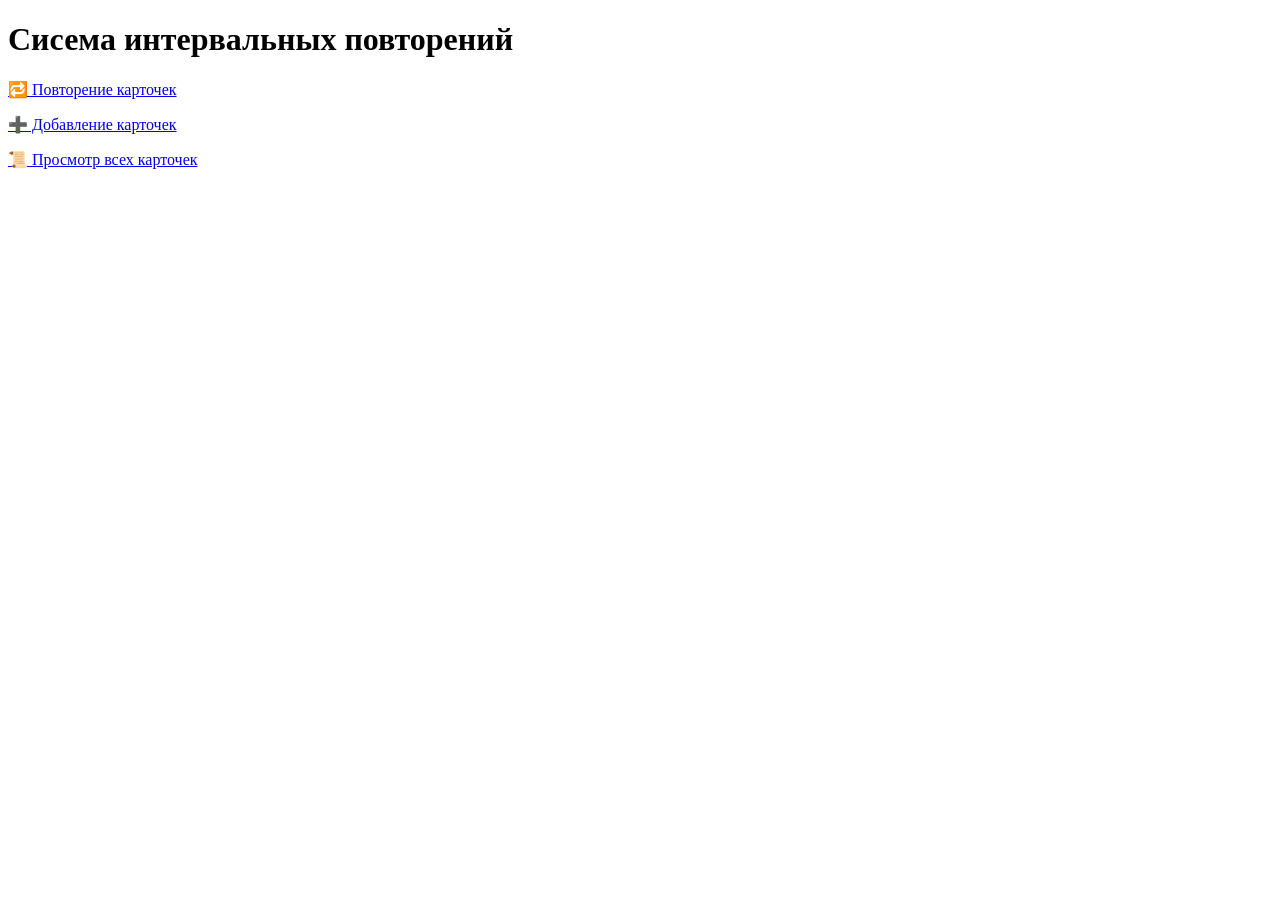
==== static/index.html @ e62a34fe "Create base files and endpoints" ====
<!DOCTYPE html>
<html>
  <head>
    <meta charset="utf-8">
    <title>главная страница</title>
    <link rel="stylesheet" href="/static/style.css">
  </head>
  <body>
    <div class="container"> 
        <h1>Сисема интервальных повторений</h1>

        <div class="menu">
            <p><a href="/static/repeat_cards.html" target="_blank">🔁 Повторение карточек</a></p>
            <p><a href="/static/add_cards.html" target="_blank">➕ Добавление карточек</a></p>
            <p><a href="/static/look_cards.html" target="_blank">📜 Просмотр всех карточек</a></p>
        </div>
    </div>
    
    <script src="/static/script.js"></script>
  </body>
</html>
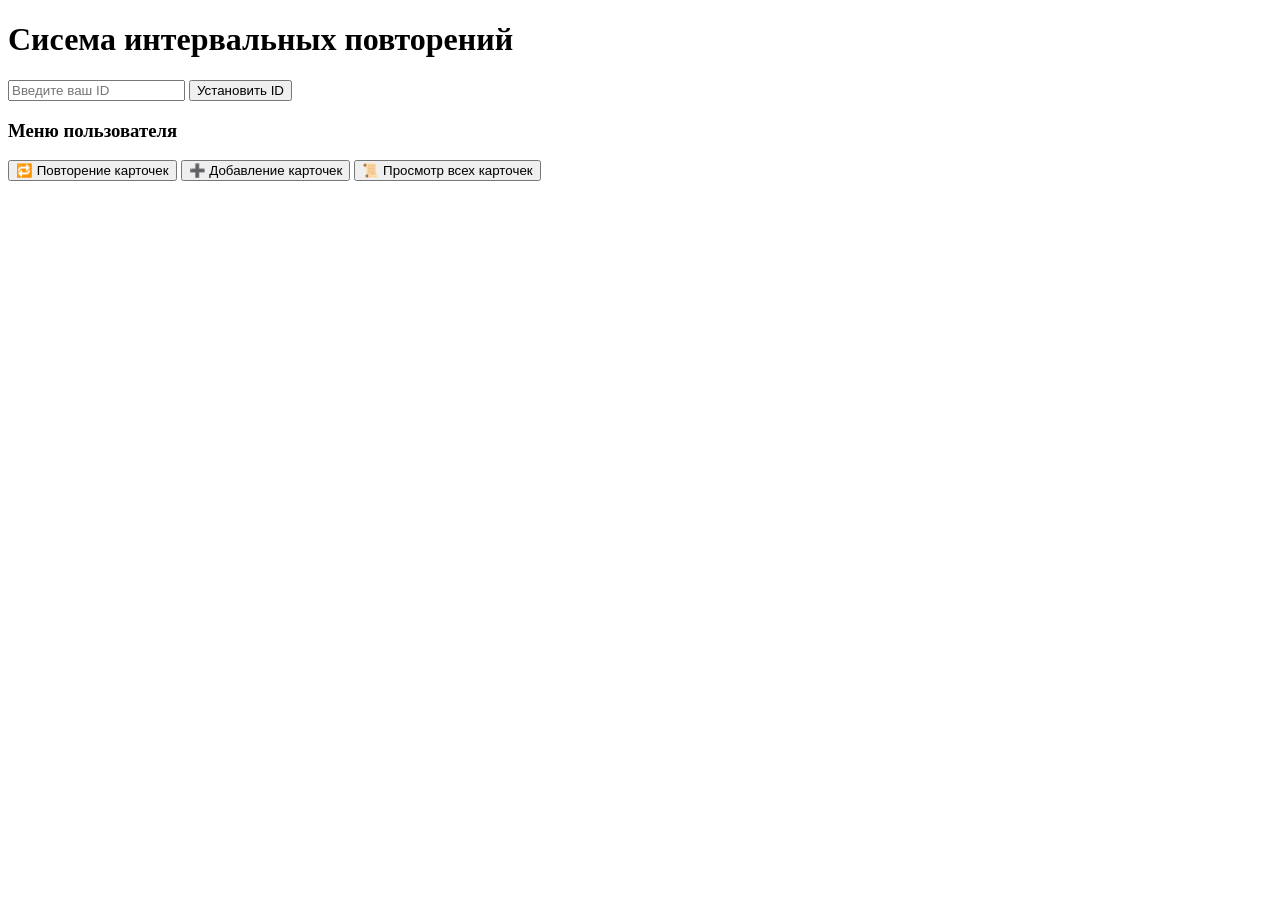
==== commit b28c2b95: "add look all cards page, repeat cards page, add cards page" ====
--- a/static/index.html
+++ b/static/index.html
@@ -8,11 +8,16 @@
   <body>
     <div class="container"> 
         <h1>Сисема интервальных повторений</h1>
+        <div class="auth-section">
+          <input type="number" id="user-id-input" placeholder="Введите ваш ID">
+          <button id="login-button">Установить ID</button>
+        </div>
 
         <div class="menu">
-            <p><a href="/static/repeat_cards.html" target="_blank">🔁 Повторение карточек</a></p>
-            <p><a href="/static/add_cards.html" target="_blank">➕ Добавление карточек</a></p>
-            <p><a href="/static/look_cards.html" target="_blank">📜 Просмотр всех карточек</a></p>
+          <h3>Меню пользователя</h3>
+            <button onclick="navigateTo('/static/repeat_cards.html')">🔁 Повторение карточек</button>
+            <button onclick="navigateTo('/static/add_cards.html')">➕ Добавление карточек</button>
+            <button onclick="navigateTo('/static/look_cards.html')">📜 Просмотр всех карточек</button>
         </div>
     </div>
     
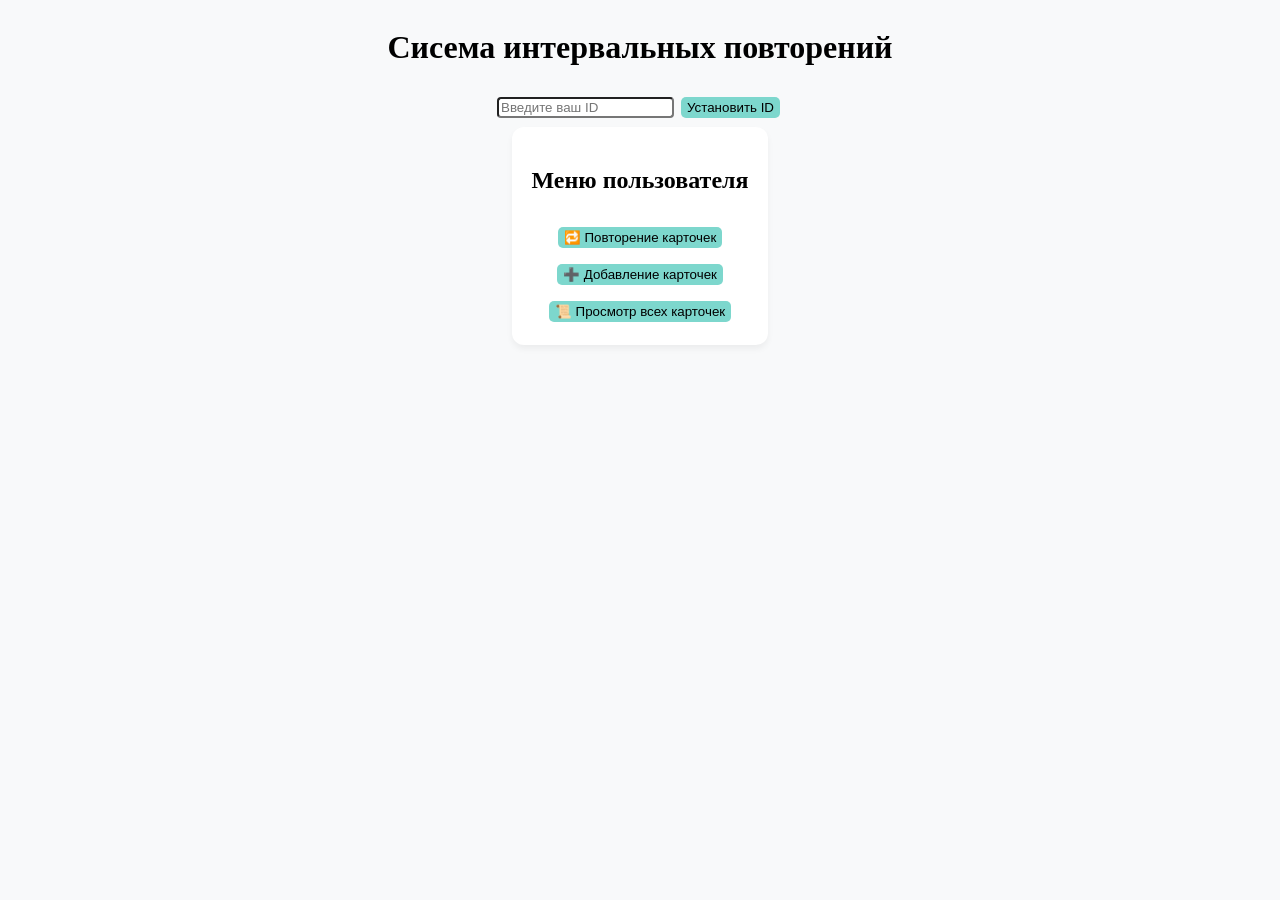
==== commit 612a38ae: "Add styles to all pages" ====
--- a/static/index.html
+++ b/static/index.html
@@ -14,7 +14,7 @@
         </div>
 
         <div class="menu">
-          <h3>Меню пользователя</h3>
+          <h2>Меню пользователя</h2>
             <button onclick="navigateTo('/static/repeat_cards.html')">🔁 Повторение карточек</button>
             <button onclick="navigateTo('/static/add_cards.html')">➕ Добавление карточек</button>
             <button onclick="navigateTo('/static/look_cards.html')">📜 Просмотр всех карточек</button>
--- a/static/style.css
+++ b/static/style.css
@@ -0,0 +1,87 @@
+button {
+    background-color: #7dd7cd;
+    border-radius: 5px;
+    margin: 3px;
+    padding: 3px 6px;
+    border: 0;
+    cursor: pointer;
+}
+
+#questionRpt, #answerRpt, #answerLk, #questionLk {
+    font-size: 18px;
+}
+
+button:hover {
+    background-color: #5fc4b8;
+}
+
+.button-repeat {
+    display: flex;
+    flex-direction: row;
+    align-items: center;
+    margin: 2px;
+}
+
+.radio-block {
+    border: 1px solid rgb(158, 158, 158);
+    border-radius: 5px;
+    margin: 5px 2px;
+    display: flex;
+    flex-direction: row;
+    padding: 4px 5px;
+    align-items: center;
+    gap: 10px;
+}
+
+.radio-block label {
+    cursor: pointer;
+}
+
+.radio-block input {
+    margin-right: 2px;
+}
+.container a {
+    margin-left: 30px;
+    align-self: flex-start;
+}
+
+.card-box span, .card-box h3 {
+    margin: 0px;
+}
+
+.card-box {
+    background-color: #fff;
+    border-radius: 6px;
+    box-shadow: 0 4px 6px rgba(0, 0, 0, 0.05);
+    padding: 10px 10px;
+    display: flex;
+    margin:  6px 8px;
+    flex-direction: column;
+    align-items: center;
+    gap: 4px;
+}
+
+.menu {
+    background-color: #fff;
+    border-radius: 12px;
+    box-shadow: 0 4px 6px rgba(0, 0, 0, 0.05);
+    padding: 20px;
+    display: flex;
+    flex-direction: column;
+    align-items: center;
+    gap: 10px;
+}
+.container {
+    display: flex;
+    flex-direction: column;
+    gap: 6px;
+    align-items: center;
+}
+
+body {
+    background-color: #f8f9fa;
+}
+
+input {
+    border-radius: 4px;
+}
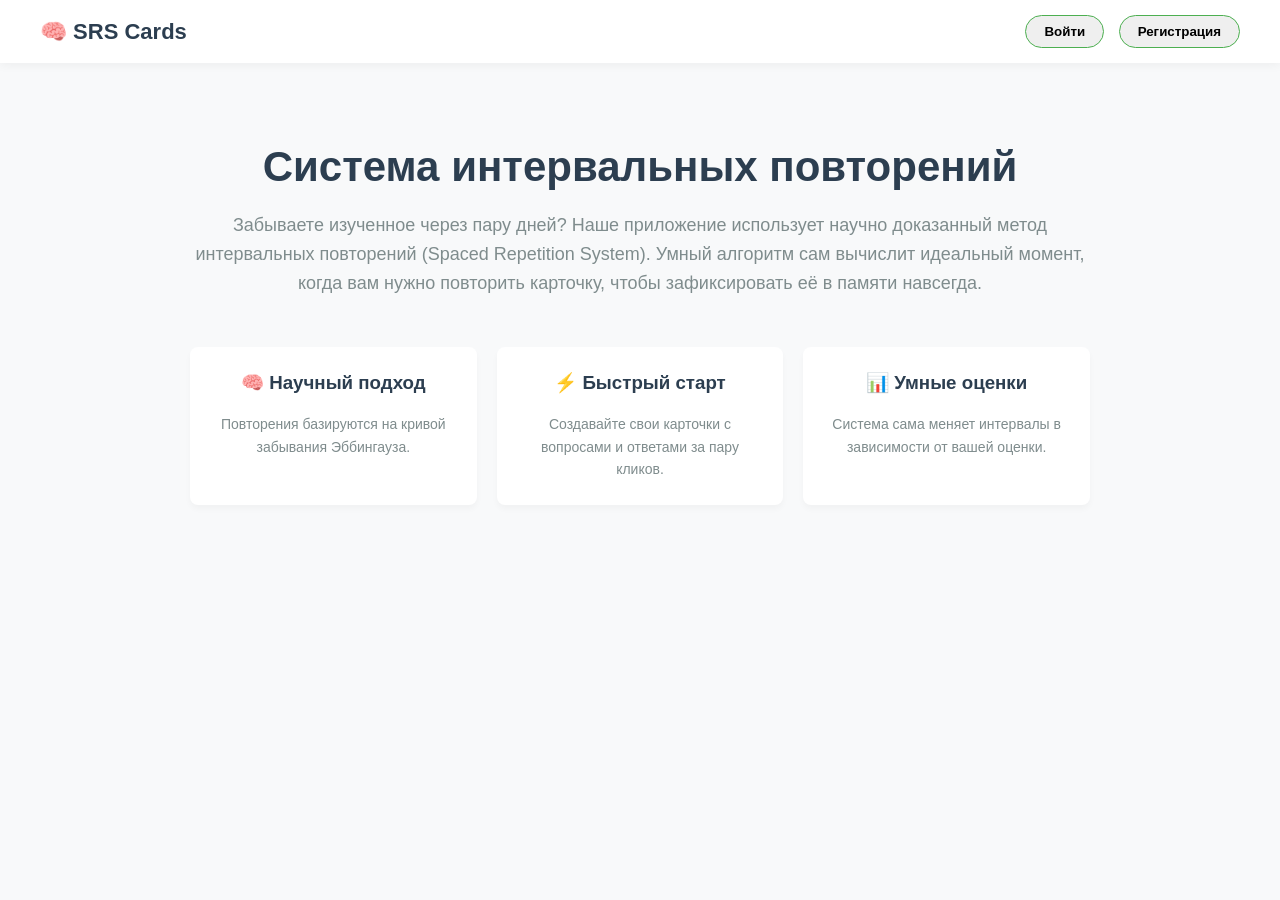
==== commit 3ad0a2df: "add function of registration and indefity" ====
--- a/static/index.html
+++ b/static/index.html
@@ -6,20 +6,68 @@
     <link rel="stylesheet" href="/static/style.css">
   </head>
   <body>
-    <div class="container"> 
-        <h1>Сисема интервальных повторений</h1>
-        <div class="auth-section">
-          <input type="number" id="user-id-input" placeholder="Введите ваш ID">
-          <button id="login-button">Установить ID</button>
-        </div>
+    <header>
+      <div class="logo">🧠 SRS Cards</div>
+      <div class="nav-buttons" id="guest-nav">
+          <button class="btn-outline" id="nav-login-btn">Войти</button>
+          <button class="btn-solid" id="nav-register-btn">Регистрация</button>
+      </div>
+      <div class="nav-buttons hidden" id="user-nav">
+          <button class="btn-outline" id="logout-button" style="border-color: #e74c3c; color: #e74c3c;">Выйти</button>
+      </div>
+  </header>
 
-        <div class="menu">
-          <h2>Меню пользователя</h2>
-            <button onclick="navigateTo('/static/repeat_cards.html')">🔁 Повторение карточек</button>
-            <button onclick="navigateTo('/static/add_cards.html')">➕ Добавление карточек</button>
-            <button onclick="navigateTo('/static/look_cards.html')">📜 Просмотр всех карточек</button>
-        </div>
-    </div>
+  <div id="promo-page" class="promo-section">
+      <h1>Система интервальных повторений</h1>
+      <p>Забываете изученное через пару дней? Наше приложение использует научно доказанный метод интервальных повторений (Spaced Repetition System). Умный алгоритм сам вычислит идеальный момент, когда вам нужно повторить карточку, чтобы зафиксировать её в памяти навсегда.</p>
+      
+
+      <div class="features">
+          <div class="feature-card">
+              <h3>🧠 Научный подход</h3>
+              <p>Повторения базируются на кривой забывания Эббингауза.</p>
+          </div>
+          <div class="feature-card">
+              <h3>⚡ Быстрый старт</h3>
+              <p>Создавайте свои карточки с вопросами и ответами за пару кликов.</p>
+          </div>
+          <div class="feature-card">
+              <h3>📊 Умные оценки</h3>
+              <p>Система сама меняет интервалы в зависимости от вашей оценки.</p>
+          </div>
+      </div>
+  </div>
+
+  <div id="main-app-page" class="app-container hidden">
+      <div class="container"> 
+          <h2 id="welcome-text">Меню пользователя</h2>
+          <div class="menu">
+              <button onclick="navigateTo('/static/repeat_cards.html')">🔁 Повторение карточек</button>
+              <button onclick="navigateTo('/static/add_cards.html')">➕ Добавление карточек</button>
+              <button onclick="navigateTo('/static/look_cards.html')">📜 Просмотр всех карточек</button>
+          </div>
+      </div>
+  </div>
+
+  <div class="modal-overlay hidden" id="authModal">
+      <div class="modal-content">
+          <span class="close-btn" id="closeModalBtn">&times;</span>
+          
+          <div class="auth-tabs">
+              <button id="tab-login" class="active">Войти</button>
+              <button id="tab-register">Регистрация</button>
+          </div>
+          
+          <form id="auth-form" style="margin-top: 20px;">
+              <input type="text" id="username-input" placeholder="Имя пользователя" required>
+              <input type="email" id="email-input" placeholder="Email" class="hidden">
+              <input type="password" id="password-input" placeholder="Пароль" required>
+              
+              <button type="submit" id="submit-auth-btn">Войти</button>
+          </form>
+          <p id="auth-error" style="color: red; text-align: center; font-size: 14px; margin-top: 10px;"></p>
+      </div>
+  </div>
     
     <script src="/static/script.js"></script>
   </body>
--- a/static/style.css
+++ b/static/style.css
@@ -1,11 +1,3 @@
-button {
-    background-color: #7dd7cd;
-    border-radius: 5px;
-    margin: 3px;
-    padding: 3px 6px;
-    border: 0;
-    cursor: pointer;
-}
 
 #questionRpt, #answerRpt, #answerLk, #questionLk {
     font-size: 18px;
@@ -79,9 +71,134 @@
 }
 
 body {
-    background-color: #f8f9fa;
+    font-family: 'Segoe UI', Tahoma, Geneva, Verdana, sans-serif;
+            margin: 0;
+            padding: 0;
+            background-color: #f8f9fa;
+            color: #333;
+
 }
 
 input {
     border-radius: 4px;
-}+}
+
+header {
+    background-color: #ffffff;
+            padding: 15px 40px;
+            display: flex;
+            justify-content: space-between;
+            align-items: center;
+            box-shadow: 0 2px 10px rgba(0,0,0,0.05);
+
+}
+
+.logo {
+    font-size: 22px;
+    font-weight: bold;
+    color: #2c3e50;
+}
+
+button {
+    padding: 8px 18px;
+    margin-left: 10px;
+    border-radius: 20px;
+    border: 1px solid #4caf50;
+    cursor: pointer;
+    font-weight: 600;
+    transition: 0.2s;
+}
+
+/* Контейнер для авторизованного пользователя */
+.app-container {
+    max-width: 600px;
+    margin: 50px auto;
+    padding: 20px;
+}
+
+/* МОДАЛЬНОЕ ОКНО */
+.modal-overlay {
+    position: fixed;
+    top: 0; left: 0; width: 100%; height: 100%;
+    background-color: rgba(0, 0, 0, 0.5);
+    display: flex;
+    justify-content: center;
+    align-items: center;
+    z-index: 2000;
+    opacity: 1;
+    transition: 0.3s;
+}
+.modal-content {
+    background: white;
+    padding: 35px;
+    border-radius: 12px;
+    width: 360px;
+    box-shadow: 0 10px 25px rgba(0,0,0,0.15);
+    position: relative;
+}
+.close-btn {
+    position: absolute;
+    top: 15px; right: 20px;
+    font-size: 24px; cursor: pointer; color: #95a5a6;
+}
+.close-btn:hover { color: #333; }
+
+/* Форма и инпуты */
+#auth-form input {
+    width: 100%;
+    padding: 12px;
+    margin-bottom: 15px;
+    border: 1px solid #dcdde1;
+    border-radius: 6px;
+    box-sizing: border-box;
+    font-size: 14px;
+}
+#auth-form button[type="submit"] {
+    width: 100%;
+    background-color: #4caf50;
+    color: white;
+    border: none;
+    padding: 12px;
+    border-radius: 6px;
+    font-size: 16px;
+    font-weight: bold;
+    cursor: pointer;
+}
+
+/* Служебный класс скрытия (display: none) */
+.hidden {
+    display: none !important;
+}
+
+/* Визитка / Лендинг (Показывается гостям) */
+.promo-section {
+    max-width: 900px;
+    margin: 80px auto;
+    text-align: center;
+    padding: 0 20px;
+}
+.promo-section h1 {
+    font-size: 42px;
+    color: #2c3e50;
+    margin-bottom: 20px;
+}
+.promo-section p {
+    font-size: 18px;
+    color: #7f8c8d;
+    line-height: 1.6;
+    margin-bottom: 40px;
+}
+.features {
+    display: grid;
+    grid-template-columns: repeat(3, 1fr);
+    gap: 20px;
+    margin-top: 50px;
+}
+.feature-card {
+    background: white;
+    padding: 25px;
+    border-radius: 8px;
+    box-shadow: 0 4px 6px rgba(0,0,0,0.03);
+}
+.feature-card h3 { color: #2c3e50; margin-top: 0; }
+.feature-card p { font-size: 14px; margin-bottom: 0; }
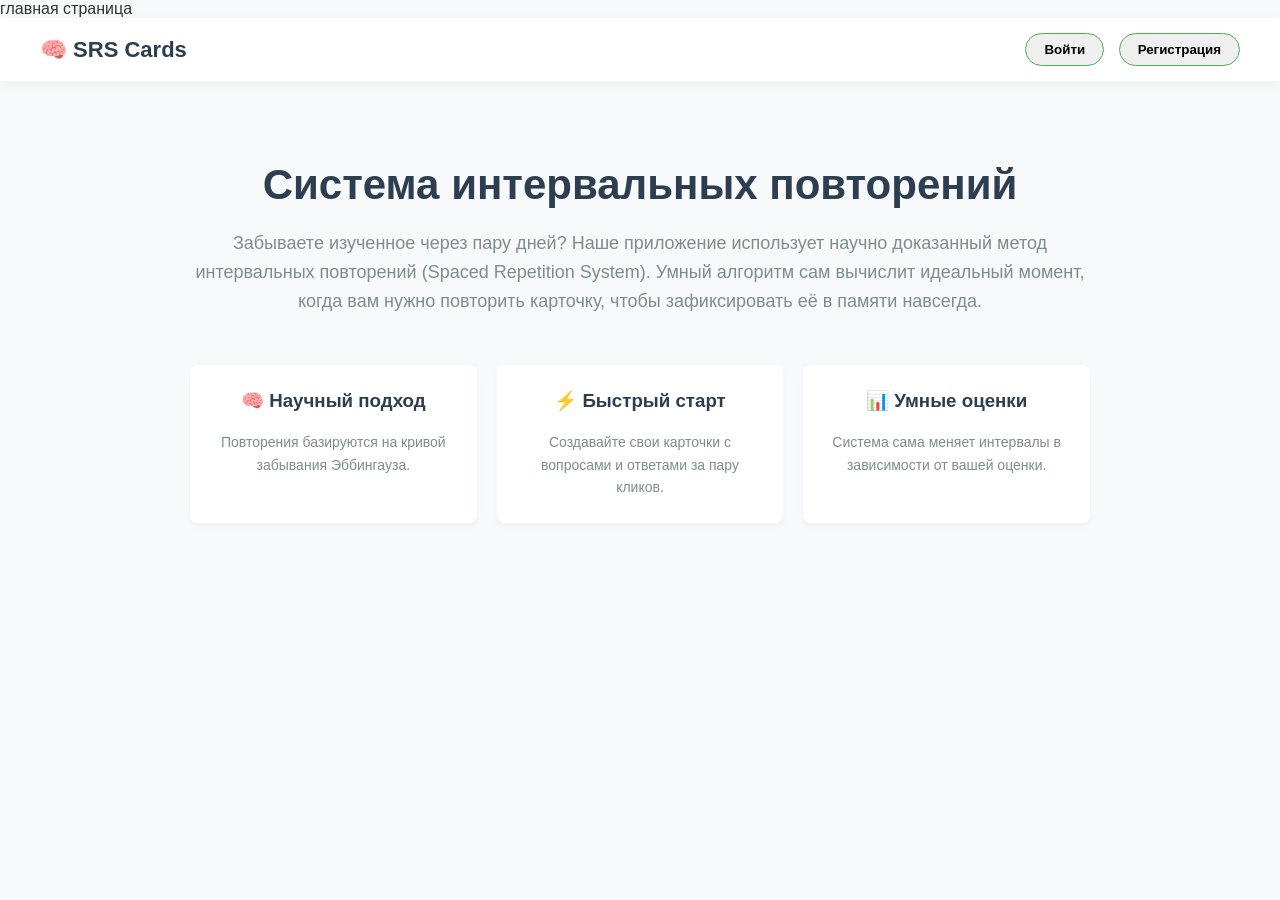
==== commit 42e39e8e: "mobile screen settings" ====
--- a/static/index.html
+++ b/static/index.html
@@ -2,6 +2,7 @@
 <html>
   <head>
     <meta charset="utf-8">
+    <meta name="viewport" content="width=device-width, initial-scale=1.0"
     <title>главная страница</title>
     <link rel="stylesheet" href="/static/style.css">
   </head>
--- a/static/style.css
+++ b/static/style.css
@@ -202,3 +202,22 @@
 }
 .feature-card h3 { color: #2c3e50; margin-top: 0; }
 .feature-card p { font-size: 14px; margin-bottom: 0; }
+
+
+@media screen and (max-width: 768px) {
+    .container {
+        width: 100%; /* Растягиваем на весь экран */
+        flex-direction: column; /* Элементы встают друг под друга, а не в ряд */
+    }
+    
+    .sidebar {
+        width: 100%; /* Боковая панель тоже становится во всю ширину */
+    }
+}
+
+/* Если экран совсем маленький (например, старые телефоны до 480px): */
+@media screen and (max-width: 480px) {
+    body {
+        font-size: 14px; /* Уменьшаем шрифт */
+    }
+}
